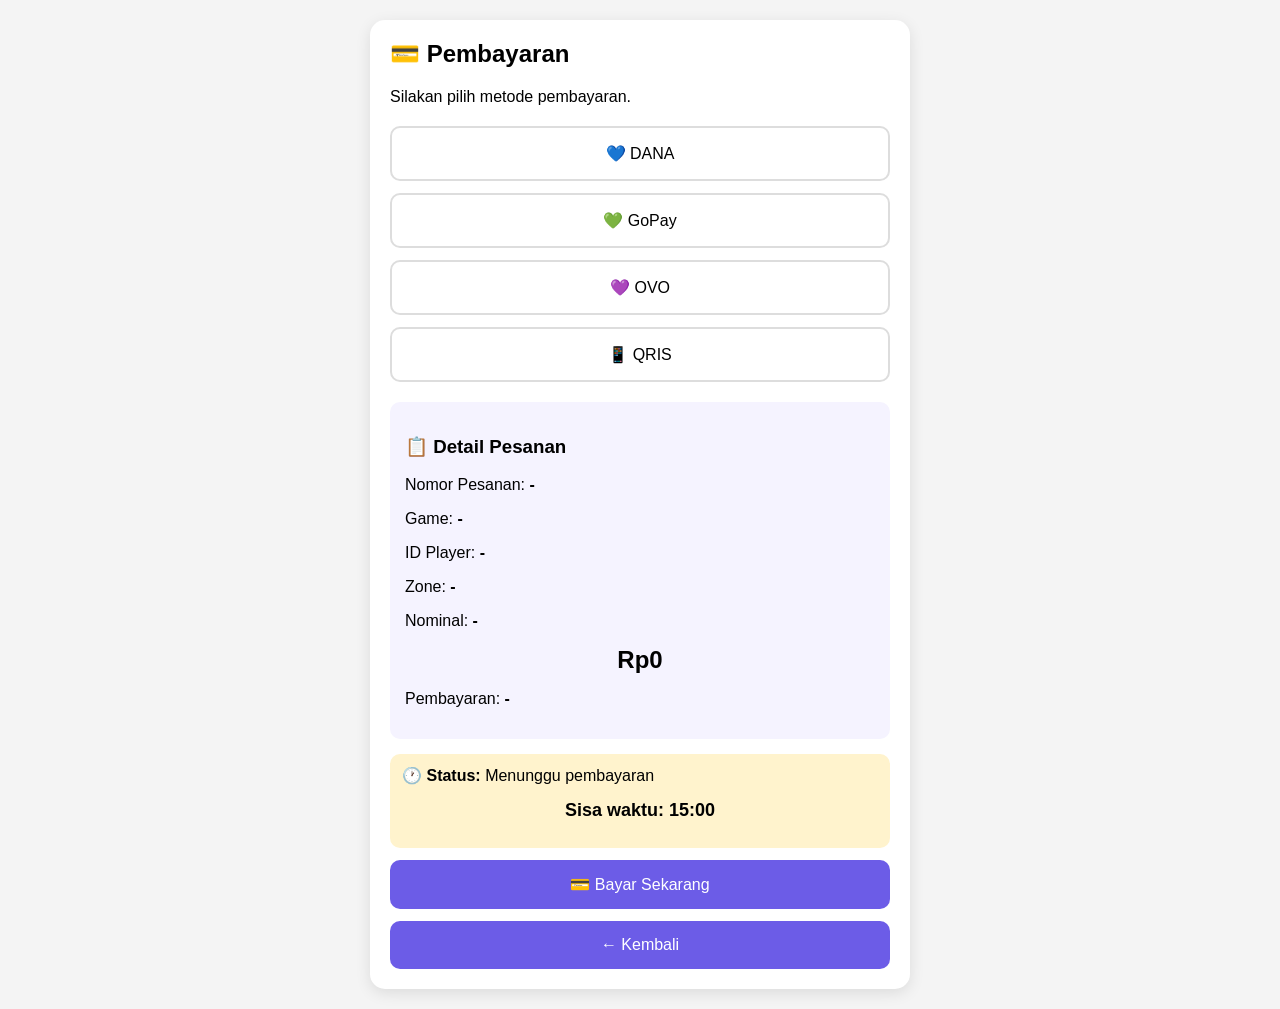
==== payment.html @ 759dffe4 "Update payment.html" ====
<!DOCTYPE html>
<html lang="id">
<head>
  <meta charset="UTF-8">
  <meta name="viewport" content="width=device-width, initial-scale=1.0">
  <title>Pembayaran - TopUpKu</title>

  <style>
    body {
      font-family: Arial, sans-serif;
      background: #f4f4f4;
      margin: 0;
      padding: 20px;
    }

    .card {
      max-width: 500px;
      margin: auto;
      background: white;
      padding: 20px;
      border-radius: 15px;
      box-shadow: 0 4px 15px rgba(0,0,0,0.1);
    }

    h2 {
      margin-top: 0;
    }

    .payment-list {
      display: grid;
      gap: 12px;
      margin: 20px 0;
    }

    .payment-option {
      width: 100%;
      padding: 16px;
      background: white;
      border: 2px solid #ddd;
      border-radius: 10px;
      font-size: 16px;
      cursor: pointer;
    }

    .payment-option.active {
      border-color: #6c5ce7;
      background: #f1efff;
    }

    .btn {
      width: 100%;
      padding: 15px;
      margin-top: 12px;
      border: none;
      border-radius: 10px;
      background: #6c5ce7;
      color: white;
      font-size: 16px;
      cursor: pointer;
    }

    .result {
      margin-top: 15px;
      padding: 15px;
      background: #f5f3ff;
      border-radius: 10px;
    }

    .waiting {
      padding: 12px;
      background: #fff3cd;
      border-radius: 10px;
      margin-top: 15px;
    }

    .success {
      padding: 15px;
      background: #d4edda;
      border-radius: 10px;
      margin-top: 15px;
    }

    .qris-box {
      text-align: center;
      background: white;
      padding: 20px;
      border-radius: 12px;
      margin-top: 15px;
      border: 2px solid #ddd;
    }

    .fake-qr {
      width: 180px;
      height: 180px;
      margin: 15px auto;
      display: grid;
      grid-template-columns: repeat(10, 1fr);
      gap: 2px;
      background: white;
      padding: 8px;
      border: 2px solid #222;
    }

    .fake-qr span {
      background: #222;
    }

    .fake-qr span:nth-child(3n) {
      background: white;
    }

    .timer {
      text-align: center;
      font-size: 18px;
      font-weight: bold;
      margin: 15px 0;
    }

    .price {
      font-size: 24px;
      font-weight: bold;
      text-align: center;
      margin: 15px 0;
    }
  </style>
</head>

<body>

<div class="card">

  <h2>💳 Pembayaran</h2>

  <p>Silakan pilih metode pembayaran.</p>

  <div class="payment-list">

    <button type="button" class="payment-option"
      onclick="choosePayment('DANA', this)">
      💙 DANA
    </button>

    <button type="button" class="payment-option"
      onclick="choosePayment('GoPay', this)">
      💚 GoPay
    </button>

    <button type="button" class="payment-option"
      onclick="choosePayment('OVO', this)">
      💜 OVO
    </button>

    <button type="button" class="payment-option"
      onclick="choosePayment('QRIS', this)">
      📱 QRIS
    </button>

  </div>

  <div id="paymentResult"></div>

  <div id="orderDetail" class="result">

    <h3>📋 Detail Pesanan</h3>

    <p>Nomor Pesanan: <b id="detailOrder">-</b></p>
    <p>Game: <b id="detailGame">-</b></p>
    <p>ID Player: <b id="detailPlayer">-</b></p>
    <p>Zone: <b id="detailZone">-</b></p>
    <p>Nominal: <b id="detailNominal">-</b></p>

    <div class="price" id="detailPrice">
      Rp0
    </div>

    <p>Pembayaran: <b id="detailPayment">-</b></p>

  </div>

  <div id="paymentInstruction"></div>

  <div class="waiting" id="waiting">
  🕐 <b>Status:</b> Menunggu pembayaran
  <div class="timer">
    Sisa waktu: <span id="countdown">15:00</span>
  </div>
  </div>

  <button type="button" class="btn" onclick="demoPayment()">
    💳 Bayar Sekarang
  </button>

  <div id="paymentStatus"></div>

  <button type="button" class="btn" onclick="history.back()">
    ← Kembali
  </button>

</div>


<script>

let selectedMethod = "";


/* Ambil data pesanan */

const data = JSON.parse(localStorage.getItem("orderData"));

if (data) {

  document.getElementById("detailOrder").textContent =
    data.orderNumber;

  document.getElementById("detailGame").textContent =
    data.game;

  document.getElementById("detailPlayer").textContent =
    data.playerId;

  document.getElementById("detailZone").textContent =
    data.zone;

  document.getElementById("detailNominal").textContent =
    data.nominal;

  document.getElementById("detailPrice").textContent =
    "Rp" + data.price.toLocaleString("id-ID");

}


/* Pilih pembayaran */

function choosePayment(method, button) {

  selectedMethod = method;

  document.querySelectorAll(".payment-option").forEach(function(btn) {
    btn.classList.remove("active");
  });

  button.classList.add("active");

  document.getElementById("detailPayment").textContent =
    method;

  document.getElementById("paymentResult").innerHTML =
    "<div class='result'>✅ Metode pembayaran dipilih: <b>" +
    method +
    "</b></div>";


  if (method === "QRIS") {

    document.getElementById("paymentInstruction").innerHTML =

      "<div class='qris-box'>" +

      "<h3>📱 Scan QRIS</h3>" +

      "<p>Gunakan aplikasi pembayaran yang mendukung QRIS.</p>" +

      "<div class='fake-qr'>";

    for (let i = 0; i < 100; i++) {

      document.getElementById("paymentInstruction").innerHTML +=
        "<span></span>";

    }

    document.getElementById("paymentInstruction").innerHTML +=

      "</div>" +

      "<p><b>QRIS DEMO</b></p>" +
      "<p>⚠️ Ini hanya simulasi dan bukan QRIS pembayaran asli.</p>" +

      "</div>";

  } else {

    document.getElementById("paymentInstruction").innerHTML =

      "<div class='result'>" +

      "<h3>💳 Instruksi Pembayaran</h3>" +

      "<p>Metode: <b>" + method + "</b></p>" +

      "<p>Silakan lakukan pembayaran melalui aplikasi " +
      method + ".</p>" +

      "<p>⚠️ Mode demo — belum ada transaksi uang asli.</p>" +

      "</div>";

  }

}


/* Tombol bayar */

function demoPayment() {

  if (selectedMethod === "") {

    document.getElementById("paymentStatus").innerHTML =

      "<div class='result'>⚠️ Pilih metode pembayaran terlebih dahulu.</div>";

    return;

  }


  document.getElementById("waiting").style.display =
    "none";


  document.getElementById("paymentStatus").innerHTML =

    "<div class='success'>" +

    "✅ <b>Pembayaran Berhasil!</b><br><br>" +

    "Pesanan kamu sedang diproses.<br>" +

    "Metode: <b>" + selectedMethod + "</b><br><br>" +

    "🎮 Top up akan diproses dalam mode demo." +

    "</div>";

}
let timeLeft = 15 * 60;

const countdown = setInterval(function() {

  const minutes = Math.floor(timeLeft / 60);
  const seconds = timeLeft % 60;

  document.getElementById("countdown").textContent =
    String(minutes).padStart(2, "0") + ":" +
    String(seconds).padStart(2, "0");

  timeLeft--;

  if (timeLeft < 0) {

    clearInterval(countdown);

    document.getElementById("countdown").textContent =
      "00:00";

    document.getElementById("waiting").innerHTML =
      "❌ <b>Waktu pembayaran telah habis.</b>";

  }

}, 1000);
</script>

</body>
</html>
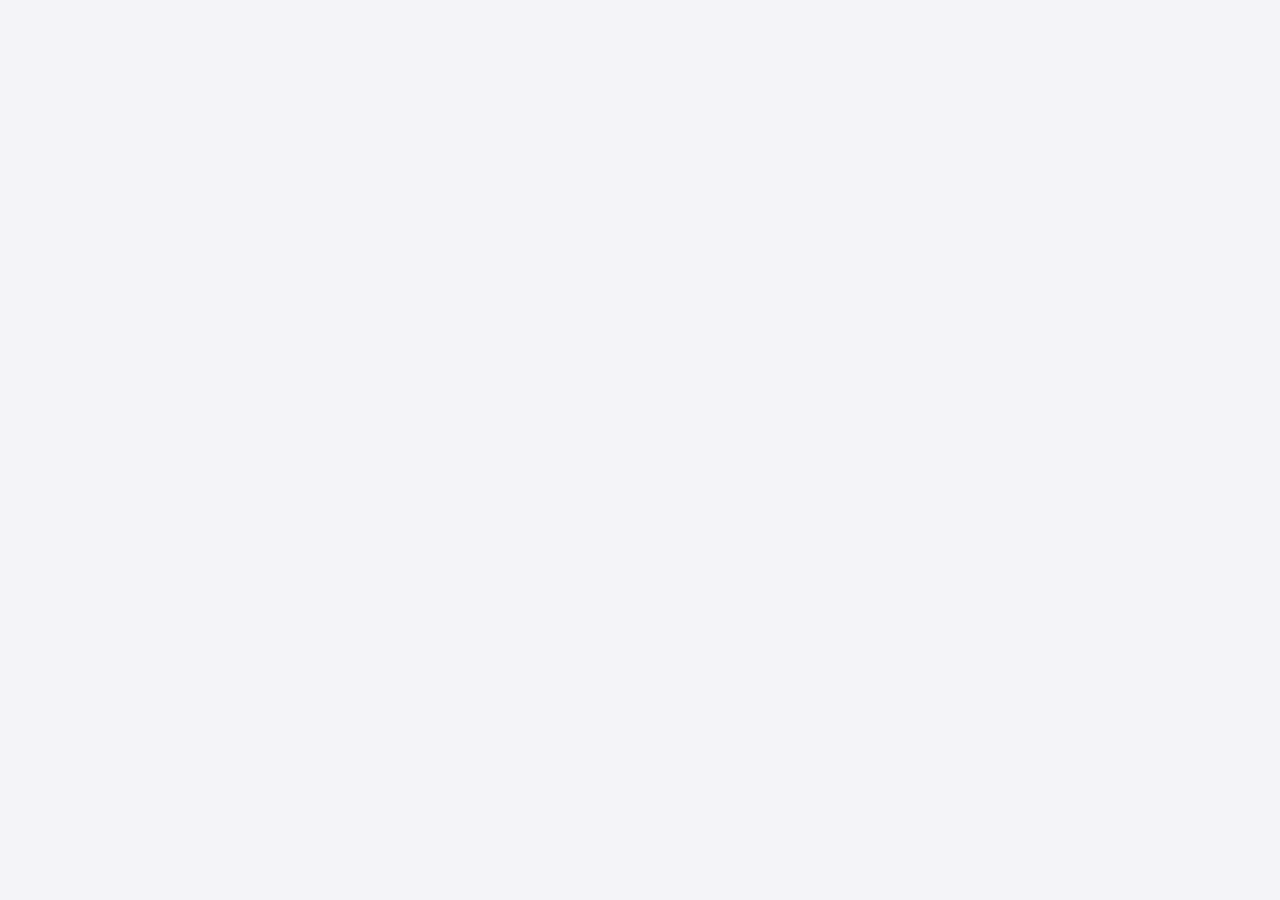
==== commit c17c4f75: "Update payment.html" ====
--- a/payment.html
+++ b/payment.html
@@ -3,33 +3,56 @@
 <head>
   <meta charset="UTF-8">
   <meta name="viewport" content="width=device-width, initial-scale=1.0">
+
   <title>Pembayaran - TopUpKu</title>
 
   <style>
+    * {
+      box-sizing: border-box;
+    }
+
     body {
       font-family: Arial, sans-serif;
-      background: #f4f4f4;
+      background: #f4f4f8;
       margin: 0;
       padding: 20px;
+      color: #222;
     }
 
     .card {
       max-width: 500px;
       margin: auto;
       background: white;
-      padding: 20px;
-      border-radius: 15px;
-      box-shadow: 0 4px 15px rgba(0,0,0,0.1);
+      padding: 22px;
+      border-radius: 18px;
+      box-shadow: 0 5px 20px rgba(0,0,0,0.08);
     }
 
-    h2 {
-      margin-top: 0;
+    .header {
+      text-align: center;
+      margin-bottom: 22px;
+    }
+
+    .header h2 {
+      margin: 0;
+      font-size: 25px;
+    }
+
+    .header p {
+      color: #777;
+      margin-bottom: 0;
+    }
+
+    .section-title {
+      font-size: 17px;
+      font-weight: bold;
+      margin-top: 22px;
     }
 
     .payment-list {
       display: grid;
-      gap: 12px;
-      margin: 20px 0;
+      gap: 10px;
+      margin: 15px 0;
     }
 
     .payment-option {
@@ -37,9 +60,15 @@
       padding: 16px;
       background: white;
       border: 2px solid #ddd;
-      border-radius: 10px;
+      border-radius: 12px;
       font-size: 16px;
       cursor: pointer;
+      text-align: left;
+      transition: 0.2s;
+    }
+
+    .payment-option:hover {
+      border-color: #6c5ce7;
     }
 
     .payment-option.active {
@@ -47,322 +76,48 @@
       background: #f1efff;
     }
 
-    .btn {
-      width: 100%;
-      padding: 15px;
-      margin-top: 12px;
-      border: none;
-      border-radius: 10px;
+    .invoice {
+      margin-top: 20px;
+      border: 1px solid #e5e5e5;
+      border-radius: 15px;
+      overflow: hidden;
+    }
+
+    .invoice-header {
       background: #6c5ce7;
       color: white;
-      font-size: 16px;
-      cursor: pointer;
+      padding: 18px;
     }
 
-    .result {
-      margin-top: 15px;
-      padding: 15px;
-      background: #f5f3ff;
-      border-radius: 10px;
+    .invoice-header h3 {
+      margin: 0 0 5px;
     }
 
-    .waiting {
-      padding: 12px;
-      background: #fff3cd;
-      border-radius: 10px;
-      margin-top: 15px;
+    .invoice-header p {
+      margin: 0;
+      font-size: 14px;
+      opacity: 0.9;
     }
 
-    .success {
-      padding: 15px;
-      background: #d4edda;
-      border-radius: 10px;
-      margin-top: 15px;
+    .invoice-body {
+      padding: 18px;
     }
 
-    .qris-box {
-      text-align: center;
-      background: white;
-      padding: 20px;
-      border-radius: 12px;
-      margin-top: 15px;
-      border: 2px solid #ddd;
+    .row {
+      display: flex;
+      justify-content: space-between;
+      gap: 15px;
+      padding: 9px 0;
+      border-bottom: 1px solid #eee;
     }
 
-    .fake-qr {
-      width: 180px;
-      height: 180px;
-      margin: 15px auto;
-      display: grid;
-      grid-template-columns: repeat(10, 1fr);
-      gap: 2px;
-      background: white;
-      padding: 8px;
-      border: 2px solid #222;
+    .row:last-child {
+      border-bottom: none;
     }
 
-    .fake-qr span {
-      background: #222;
+    .label {
+      color: #777;
     }
 
-    .fake-qr span:nth-child(3n) {
-      background: white;
-    }
-
-    .timer {
-      text-align: center;
-      font-size: 18px;
-      font-weight: bold;
-      margin: 15px 0;
-    }
-
-    .price {
-      font-size: 24px;
-      font-weight: bold;
-      text-align: center;
-      margin: 15px 0;
-    }
-  </style>
-</head>
-
-<body>
-
-<div class="card">
-
-  <h2>💳 Pembayaran</h2>
-
-  <p>Silakan pilih metode pembayaran.</p>
-
-  <div class="payment-list">
-
-    <button type="button" class="payment-option"
-      onclick="choosePayment('DANA', this)">
-      💙 DANA
-    </button>
-
-    <button type="button" class="payment-option"
-      onclick="choosePayment('GoPay', this)">
-      💚 GoPay
-    </button>
-
-    <button type="button" class="payment-option"
-      onclick="choosePayment('OVO', this)">
-      💜 OVO
-    </button>
-
-    <button type="button" class="payment-option"
-      onclick="choosePayment('QRIS', this)">
-      📱 QRIS
-    </button>
-
-  </div>
-
-  <div id="paymentResult"></div>
-
-  <div id="orderDetail" class="result">
-
-    <h3>📋 Detail Pesanan</h3>
-
-    <p>Nomor Pesanan: <b id="detailOrder">-</b></p>
-    <p>Game: <b id="detailGame">-</b></p>
-    <p>ID Player: <b id="detailPlayer">-</b></p>
-    <p>Zone: <b id="detailZone">-</b></p>
-    <p>Nominal: <b id="detailNominal">-</b></p>
-
-    <div class="price" id="detailPrice">
-      Rp0
-    </div>
-
-    <p>Pembayaran: <b id="detailPayment">-</b></p>
-
-  </div>
-
-  <div id="paymentInstruction"></div>
-
-  <div class="waiting" id="waiting">
-  🕐 <b>Status:</b> Menunggu pembayaran
-  <div class="timer">
-    Sisa waktu: <span id="countdown">15:00</span>
-  </div>
-  </div>
-
-  <button type="button" class="btn" onclick="demoPayment()">
-    💳 Bayar Sekarang
-  </button>
-
-  <div id="paymentStatus"></div>
-
-  <button type="button" class="btn" onclick="history.back()">
-    ← Kembali
-  </button>
-
-</div>
-
-
-<script>
-
-let selectedMethod = "";
-
-
-/* Ambil data pesanan */
-
-const data = JSON.parse(localStorage.getItem("orderData"));
-
-if (data) {
-
-  document.getElementById("detailOrder").textContent =
-    data.orderNumber;
-
-  document.getElementById("detailGame").textContent =
-    data.game;
-
-  document.getElementById("detailPlayer").textContent =
-    data.playerId;
-
-  document.getElementById("detailZone").textContent =
-    data.zone;
-
-  document.getElementById("detailNominal").textContent =
-    data.nominal;
-
-  document.getElementById("detailPrice").textContent =
-    "Rp" + data.price.toLocaleString("id-ID");
-
-}
-
-
-/* Pilih pembayaran */
-
-function choosePayment(method, button) {
-
-  selectedMethod = method;
-
-  document.querySelectorAll(".payment-option").forEach(function(btn) {
-    btn.classList.remove("active");
-  });
-
-  button.classList.add("active");
-
-  document.getElementById("detailPayment").textContent =
-    method;
-
-  document.getElementById("paymentResult").innerHTML =
-    "<div class='result'>✅ Metode pembayaran dipilih: <b>" +
-    method +
-    "</b></div>";
-
-
-  if (method === "QRIS") {
-
-    document.getElementById("paymentInstruction").innerHTML =
-
-      "<div class='qris-box'>" +
-
-      "<h3>📱 Scan QRIS</h3>" +
-
-      "<p>Gunakan aplikasi pembayaran yang mendukung QRIS.</p>" +
-
-      "<div class='fake-qr'>";
-
-    for (let i = 0; i < 100; i++) {
-
-      document.getElementById("paymentInstruction").innerHTML +=
-        "<span></span>";
-
-    }
-
-    document.getElementById("paymentInstruction").innerHTML +=
-
-      "</div>" +
-
-      "<p><b>QRIS DEMO</b></p>" +
-      "<p>⚠️ Ini hanya simulasi dan bukan QRIS pembayaran asli.</p>" +
-
-      "</div>";
-
-  } else {
-
-    document.getElementById("paymentInstruction").innerHTML =
-
-      "<div class='result'>" +
-
-      "<h3>💳 Instruksi Pembayaran</h3>" +
-
-      "<p>Metode: <b>" + method + "</b></p>" +
-
-      "<p>Silakan lakukan pembayaran melalui aplikasi " +
-      method + ".</p>" +
-
-      "<p>⚠️ Mode demo — belum ada transaksi uang asli.</p>" +
-
-      "</div>";
-
-  }
-
-}
-
-
-/* Tombol bayar */
-
-function demoPayment() {
-
-  if (selectedMethod === "") {
-
-    document.getElementById("paymentStatus").innerHTML =
-
-      "<div class='result'>⚠️ Pilih metode pembayaran terlebih dahulu.</div>";
-
-    return;
-
-  }
-
-
-  document.getElementById("waiting").style.display =
-    "none";
-
-
-  document.getElementById("paymentStatus").innerHTML =
-
-    "<div class='success'>" +
-
-    "✅ <b>Pembayaran Berhasil!</b><br><br>" +
-
-    "Pesanan kamu sedang diproses.<br>" +
-
-    "Metode: <b>" + selectedMethod + "</b><br><br>" +
-
-    "🎮 Top up akan diproses dalam mode demo." +
-
-    "</div>";
-
-}
-let timeLeft = 15 * 60;
-
-const countdown = setInterval(function() {
-
-  const minutes = Math.floor(timeLeft / 60);
-  const seconds = timeLeft % 60;
-
-  document.getElementById("countdown").textContent =
-    String(minutes).padStart(2, "0") + ":" +
-    String(seconds).padStart(2, "0");
-
-  timeLeft--;
-
-  if (timeLeft < 0) {
-
-    clearInterval(countdown);
-
-    document.getElementById("countdown").textContent =
-      "00:00";
-
-    document.getElementById("waiting").innerHTML =
-      "❌ <b>Waktu pembayaran telah habis.</b>";
-
-  }
-
-}, 1000);
-</script>
-
-</body>
-</html>
+    .value {
+      font-weight: bold
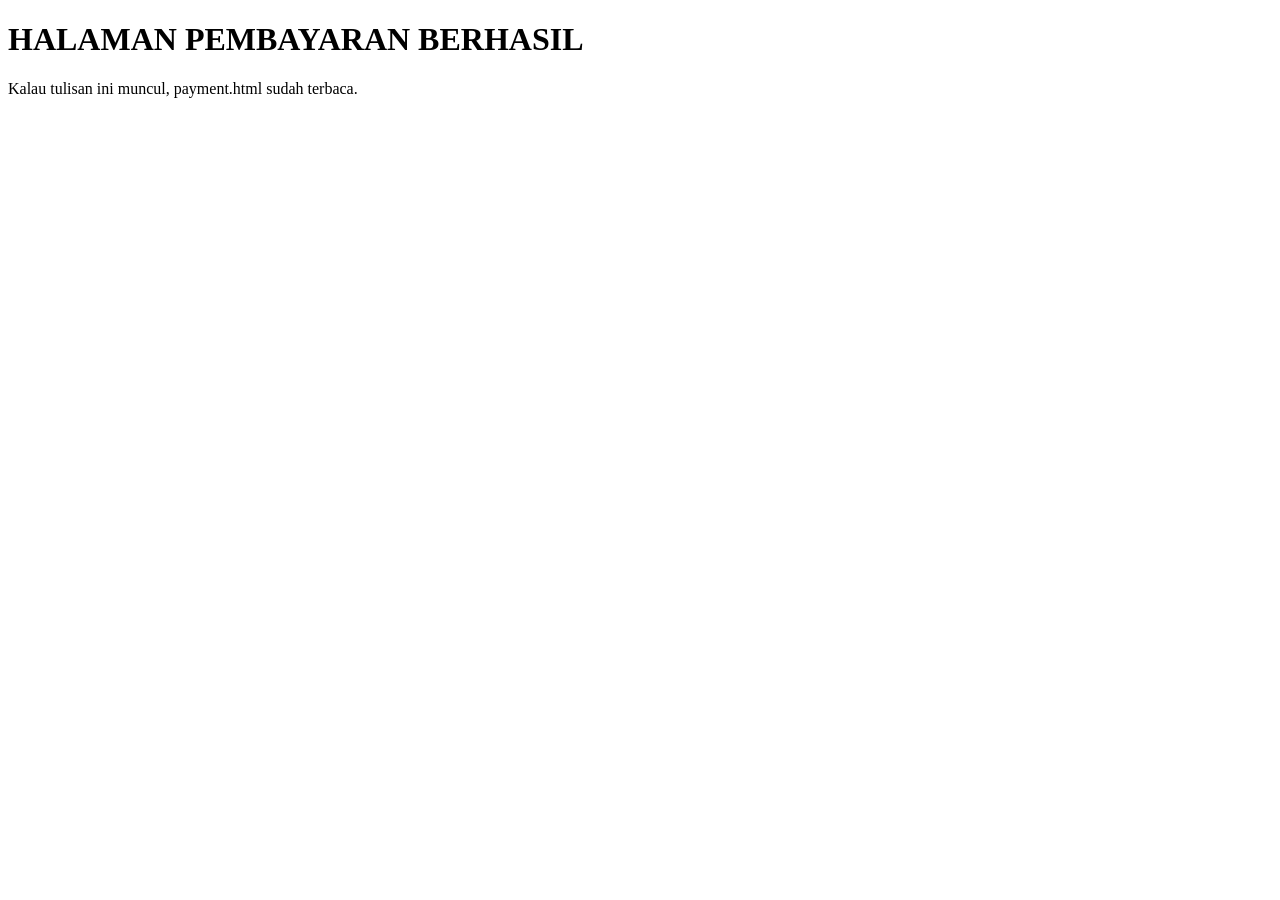
==== commit 86e52064: "Update payment.html" ====
--- a/payment.html
+++ b/payment.html
@@ -1,123 +1,14 @@
 <!DOCTYPE html>
-<html lang="id">
+<html>
 <head>
   <meta charset="UTF-8">
-  <meta name="viewport" content="width=device-width, initial-scale=1.0">
+  <title>Test Payment</title>
+</head>
+<body>
 
-  <title>Pembayaran - TopUpKu</title>
+<h1>HALAMAN PEMBAYARAN BERHASIL</h1>
 
-  <style>
-    * {
-      box-sizing: border-box;
-    }
+<p>Kalau tulisan ini muncul, payment.html sudah terbaca.</p>
 
-    body {
-      font-family: Arial, sans-serif;
-      background: #f4f4f8;
-      margin: 0;
-      padding: 20px;
-      color: #222;
-    }
-
-    .card {
-      max-width: 500px;
-      margin: auto;
-      background: white;
-      padding: 22px;
-      border-radius: 18px;
-      box-shadow: 0 5px 20px rgba(0,0,0,0.08);
-    }
-
-    .header {
-      text-align: center;
-      margin-bottom: 22px;
-    }
-
-    .header h2 {
-      margin: 0;
-      font-size: 25px;
-    }
-
-    .header p {
-      color: #777;
-      margin-bottom: 0;
-    }
-
-    .section-title {
-      font-size: 17px;
-      font-weight: bold;
-      margin-top: 22px;
-    }
-
-    .payment-list {
-      display: grid;
-      gap: 10px;
-      margin: 15px 0;
-    }
-
-    .payment-option {
-      width: 100%;
-      padding: 16px;
-      background: white;
-      border: 2px solid #ddd;
-      border-radius: 12px;
-      font-size: 16px;
-      cursor: pointer;
-      text-align: left;
-      transition: 0.2s;
-    }
-
-    .payment-option:hover {
-      border-color: #6c5ce7;
-    }
-
-    .payment-option.active {
-      border-color: #6c5ce7;
-      background: #f1efff;
-    }
-
-    .invoice {
-      margin-top: 20px;
-      border: 1px solid #e5e5e5;
-      border-radius: 15px;
-      overflow: hidden;
-    }
-
-    .invoice-header {
-      background: #6c5ce7;
-      color: white;
-      padding: 18px;
-    }
-
-    .invoice-header h3 {
-      margin: 0 0 5px;
-    }
-
-    .invoice-header p {
-      margin: 0;
-      font-size: 14px;
-      opacity: 0.9;
-    }
-
-    .invoice-body {
-      padding: 18px;
-    }
-
-    .row {
-      display: flex;
-      justify-content: space-between;
-      gap: 15px;
-      padding: 9px 0;
-      border-bottom: 1px solid #eee;
-    }
-
-    .row:last-child {
-      border-bottom: none;
-    }
-
-    .label {
-      color: #777;
-    }
-
-    .value {
-      font-weight: bold
+</body>
+</html>
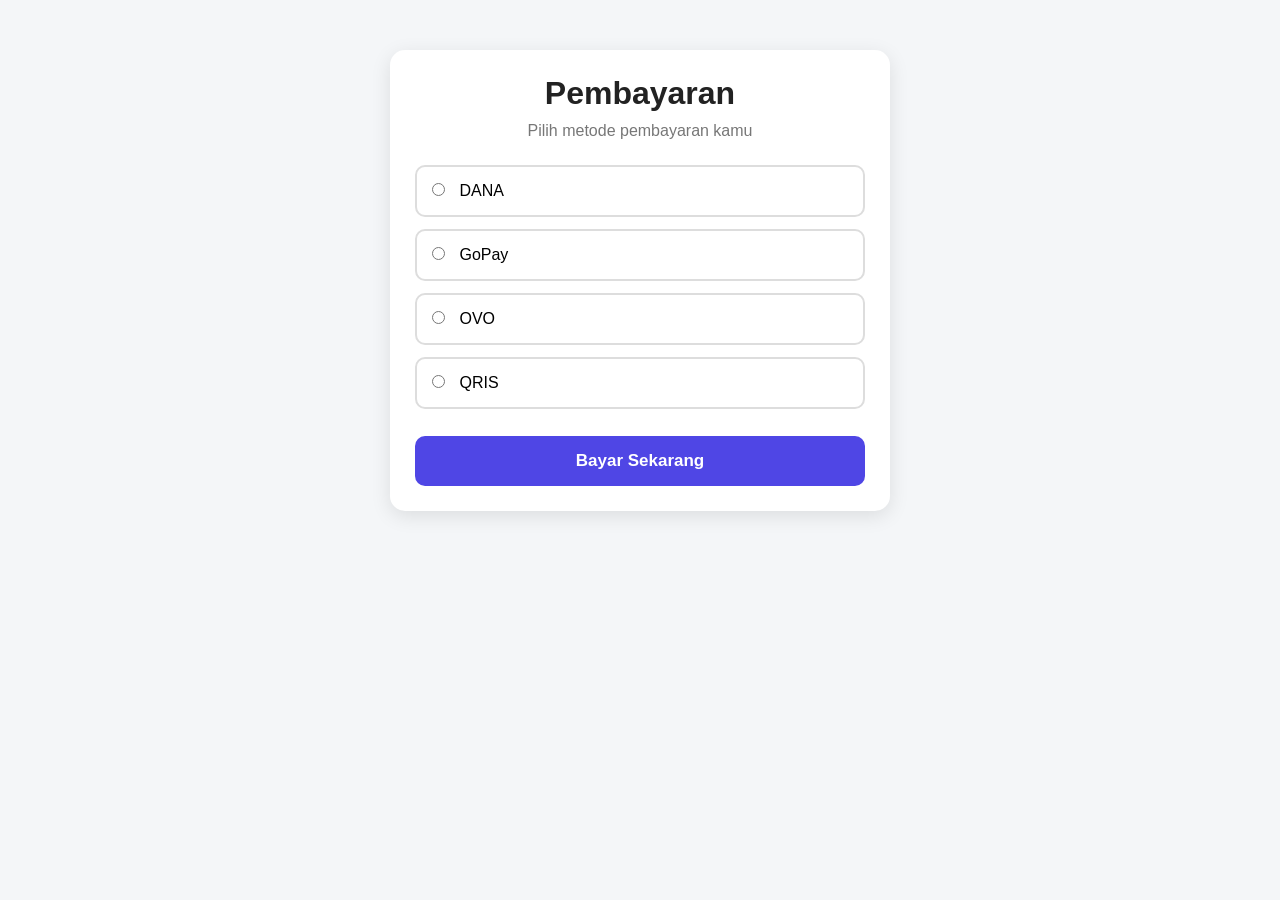
==== commit 15c26586: "Update payment.html" ====
--- a/payment.html
+++ b/payment.html
@@ -1,14 +1,158 @@
 <!DOCTYPE html>
-<html>
+<html lang="id">
 <head>
   <meta charset="UTF-8">
-  <title>Test Payment</title>
+  <meta name="viewport" content="width=device-width, initial-scale=1.0">
+
+  <title>Pembayaran - TopUpKu</title>
+
+  <style>
+    * {
+      box-sizing: border-box;
+      margin: 0;
+      padding: 0;
+      font-family: Arial, sans-serif;
+    }
+
+    body {
+      background: #f4f6f8;
+      padding: 20px;
+    }
+
+    .container {
+      max-width: 500px;
+      margin: 30px auto;
+      background: white;
+      padding: 25px;
+      border-radius: 15px;
+      box-shadow: 0 5px 20px rgba(0,0,0,0.1);
+    }
+
+    h1 {
+      text-align: center;
+      margin-bottom: 10px;
+      color: #222;
+    }
+
+    .subtitle {
+      text-align: center;
+      color: #777;
+      margin-bottom: 25px;
+    }
+
+    .payment-option {
+      border: 2px solid #ddd;
+      padding: 15px;
+      margin-bottom: 12px;
+      border-radius: 10px;
+      cursor: pointer;
+      transition: 0.2s;
+    }
+
+    .payment-option:hover {
+      border-color: #4f46e5;
+    }
+
+    .payment-option.selected {
+      border-color: #4f46e5;
+      background: #f0f0ff;
+    }
+
+    .payment-option input {
+      margin-right: 10px;
+    }
+
+    .pay-button {
+      width: 100%;
+      padding: 15px;
+      border: none;
+      border-radius: 10px;
+      background: #4f46e5;
+      color: white;
+      font-size: 17px;
+      font-weight: bold;
+      cursor: pointer;
+      margin-top: 15px;
+    }
+
+    .pay-button:hover {
+      background: #3730a3;
+    }
+
+    #success {
+      display: none;
+      text-align: center;
+      margin-top: 20px;
+      padding: 20px;
+      border-radius: 10px;
+      background: #dcfce7;
+      color: #166534;
+      font-weight: bold;
+    }
+  </style>
 </head>
+
 <body>
 
-<h1>HALAMAN PEMBAYARAN BERHASIL</h1>
+  <div class="container">
 
-<p>Kalau tulisan ini muncul, payment.html sudah terbaca.</p>
+    <h1>Pembayaran</h1>
+    <p class="subtitle">Pilih metode pembayaran kamu</p>
+
+    <div class="payment-option" onclick="selectPayment(this)">
+      <input type="radio" name="payment" value="DANA">
+      DANA
+    </div>
+
+    <div class="payment-option" onclick="selectPayment(this)">
+      <input type="radio" name="payment" value="GoPay">
+      GoPay
+    </div>
+
+    <div class="payment-option" onclick="selectPayment(this)">
+      <input type="radio" name="payment" value="OVO">
+      OVO
+    </div>
+
+    <div class="payment-option" onclick="selectPayment(this)">
+      <input type="radio" name="payment" value="QRIS">
+      QRIS
+    </div>
+
+    <button class="pay-button" onclick="bayarSekarang()">
+      Bayar Sekarang
+    </button>
+
+    <div id="success">
+      ✅ Pembayaran Berhasil!<br><br>
+      Pesanan kamu sudah dibuat.
+    </div>
+
+  </div>
+
+  <script>
+    function selectPayment(element) {
+      document.querySelectorAll(".payment-option").forEach(function(option) {
+        option.classList.remove("selected");
+      });
+
+      element.classList.add("selected");
+      element.querySelector("input").checked = true;
+    }
+
+    function bayarSekarang() {
+      const payment = document.querySelector(
+        'input[name="payment"]:checked'
+      );
+
+      if (!payment) {
+        alert("Silakan pilih metode pembayaran terlebih dahulu!");
+        return;
+      }
+
+      document.getElementById("success").style.display = "block";
+    }
+  </script>
 
 </body>
-</html>
+        </html>
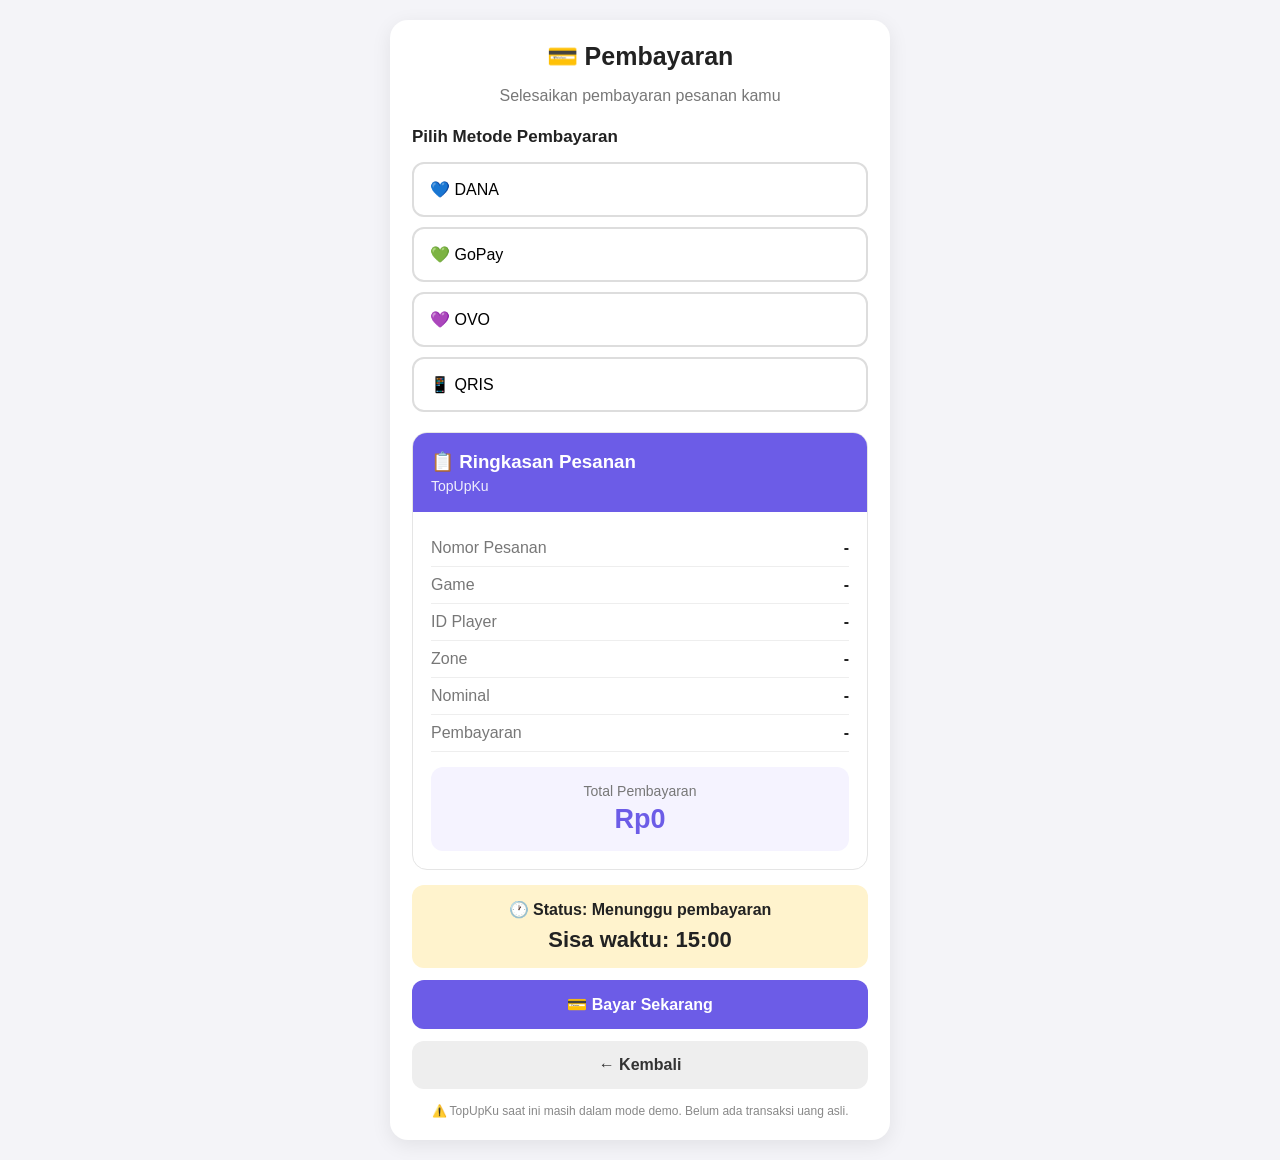
==== commit c27a39be: "Update payment.html" ====
--- a/payment.html
+++ b/payment.html
@@ -9,150 +9,603 @@
   <style>
     * {
       box-sizing: border-box;
+    }
+
+    body {
+      font-family: Arial, sans-serif;
+      background: #f4f4f8;
       margin: 0;
-      padding: 0;
-      font-family: Arial, sans-serif;
-    }
-
-    body {
-      background: #f4f6f8;
       padding: 20px;
-    }
-
-    .container {
+      color: #222;
+    }
+
+    .card {
       max-width: 500px;
-      margin: 30px auto;
+      margin: auto;
       background: white;
-      padding: 25px;
+      padding: 22px;
+      border-radius: 18px;
+      box-shadow: 0 5px 20px rgba(0,0,0,0.08);
+    }
+
+    .header {
+      text-align: center;
+      margin-bottom: 22px;
+    }
+
+    .header h2 {
+      margin: 0;
+      font-size: 25px;
+    }
+
+    .header p {
+      color: #777;
+      margin-bottom: 0;
+    }
+
+    .section-title {
+      font-size: 17px;
+      font-weight: bold;
+      margin-top: 22px;
+    }
+
+    .payment-list {
+      display: grid;
+      gap: 10px;
+      margin: 15px 0;
+    }
+
+    .payment-option {
+      width: 100%;
+      padding: 16px;
+      background: white;
+      border: 2px solid #ddd;
+      border-radius: 12px;
+      font-size: 16px;
+      cursor: pointer;
+      text-align: left;
+      transition: 0.2s;
+    }
+
+    .payment-option:hover {
+      border-color: #6c5ce7;
+    }
+
+    .payment-option.active {
+      border-color: #6c5ce7;
+      background: #f1efff;
+    }
+
+    .invoice {
+      margin-top: 20px;
+      border: 1px solid #e5e5e5;
       border-radius: 15px;
-      box-shadow: 0 5px 20px rgba(0,0,0,0.1);
-    }
-
-    h1 {
+      overflow: hidden;
+    }
+
+    .invoice-header {
+      background: #6c5ce7;
+      color: white;
+      padding: 18px;
+    }
+
+    .invoice-header h3 {
+      margin: 0 0 5px;
+    }
+
+    .invoice-header p {
+      margin: 0;
+      font-size: 14px;
+      opacity: 0.9;
+    }
+
+    .invoice-body {
+      padding: 18px;
+    }
+
+    .row {
+      display: flex;
+      justify-content: space-between;
+      gap: 15px;
+      padding: 9px 0;
+      border-bottom: 1px solid #eee;
+    }
+
+    .row:last-child {
+      border-bottom: none;
+    }
+
+    .label {
+      color: #777;
+    }
+
+    .value {
+      font-weight: bold;
+      text-align: right;
+    }
+
+    .price-box {
+      margin-top: 15px;
+      padding: 16px;
+      background: #f5f3ff;
+      border-radius: 12px;
       text-align: center;
-      margin-bottom: 10px;
-      color: #222;
-    }
-
-    .subtitle {
+    }
+
+    .price-label {
+      color: #777;
+      font-size: 14px;
+    }
+
+    .price {
+      font-size: 27px;
+      font-weight: bold;
+      color: #6c5ce7;
+      margin-top: 5px;
+    }
+
+    .result {
+      margin-top: 15px;
+      padding: 15px;
+      background: #f5f3ff;
+      border-radius: 12px;
+    }
+
+    .waiting {
+      padding: 15px;
+      background: #fff3cd;
+      border-radius: 12px;
+      margin-top: 15px;
       text-align: center;
-      color: #777;
-      margin-bottom: 25px;
-    }
-
-    .payment-option {
+    }
+
+    .timer {
+      font-size: 22px;
+      font-weight: bold;
+      margin-top: 8px;
+    }
+
+    .success {
+      padding: 17px;
+      background: #d4edda;
+      border-radius: 12px;
+      margin-top: 15px;
+      text-align: center;
+    }
+
+    .qris-box {
+      text-align: center;
+      background: white;
+      padding: 20px;
+      border-radius: 14px;
+      margin-top: 15px;
       border: 2px solid #ddd;
-      padding: 15px;
-      margin-bottom: 12px;
-      border-radius: 10px;
-      cursor: pointer;
-      transition: 0.2s;
-    }
-
-    .payment-option:hover {
-      border-color: #4f46e5;
-    }
-
-    .payment-option.selected {
-      border-color: #4f46e5;
-      background: #f0f0ff;
-    }
-
-    .payment-option input {
-      margin-right: 10px;
-    }
-
-    .pay-button {
+    }
+
+    .fake-qr {
+      width: 180px;
+      height: 180px;
+      margin: 15px auto;
+      display: grid;
+      grid-template-columns: repeat(10, 1fr);
+      gap: 2px;
+      background: white;
+      padding: 8px;
+      border: 2px solid #222;
+    }
+
+    .fake-qr span {
+      background: #222;
+    }
+
+    .fake-qr span:nth-child(3n) {
+      background: white;
+    }
+
+    .btn {
       width: 100%;
       padding: 15px;
+      margin-top: 12px;
       border: none;
-      border-radius: 10px;
-      background: #4f46e5;
+      border-radius: 12px;
+      background: #6c5ce7;
       color: white;
-      font-size: 17px;
+      font-size: 16px;
       font-weight: bold;
       cursor: pointer;
+    }
+
+    .btn:hover {
+      opacity: 0.9;
+    }
+
+    .btn-back {
+      background: #eee;
+      color: #333;
+    }
+
+    .demo-note {
       margin-top: 15px;
-    }
-
-    .pay-button:hover {
-      background: #3730a3;
-    }
-
-    #success {
-      display: none;
+      font-size: 12px;
+      color: #888;
       text-align: center;
-      margin-top: 20px;
-      padding: 20px;
-      border-radius: 10px;
-      background: #dcfce7;
-      color: #166534;
-      font-weight: bold;
     }
   </style>
 </head>
 
 <body>
 
-  <div class="container">
-
-    <h1>Pembayaran</h1>
-    <p class="subtitle">Pilih metode pembayaran kamu</p>
-
-    <div class="payment-option" onclick="selectPayment(this)">
-      <input type="radio" name="payment" value="DANA">
-      DANA
+<div class="card">
+
+  <div class="header">
+    <h2>💳 Pembayaran</h2>
+    <p>Selesaikan pembayaran pesanan kamu</p>
+  </div>
+
+
+  <div class="section-title">
+    Pilih Metode Pembayaran
+  </div>
+
+  <div class="payment-list">
+
+    <button type="button"
+      class="payment-option"
+      onclick="choosePayment('DANA', this)">
+      💙 DANA
+    </button>
+
+    <button type="button"
+      class="payment-option"
+      onclick="choosePayment('GoPay', this)">
+      💚 GoPay
+    </button>
+
+    <button type="button"
+      class="payment-option"
+      onclick="choosePayment('OVO', this)">
+      💜 OVO
+    </button>
+
+    <button type="button"
+      class="payment-option"
+      onclick="choosePayment('QRIS', this)">
+      📱 QRIS
+    </button>
+
+  </div>
+
+
+  <div id="paymentResult"></div>
+
+
+  <!-- INVOICE -->
+
+  <div class="invoice">
+
+    <div class="invoice-header">
+      <h3>📋 Ringkasan Pesanan</h3>
+      <p>TopUpKu</p>
     </div>
 
-    <div class="payment-option" onclick="selectPayment(this)">
-      <input type="radio" name="payment" value="GoPay">
-      GoPay
+    <div class="invoice-body">
+
+      <div class="row">
+        <span class="label">Nomor Pesanan</span>
+        <span class="value" id="detailOrder">-</span>
+      </div>
+
+      <div class="row">
+        <span class="label">Game</span>
+        <span class="value" id="detailGame">-</span>
+      </div>
+
+      <div class="row">
+        <span class="label">ID Player</span>
+        <span class="value" id="detailPlayer">-</span>
+      </div>
+
+      <div class="row">
+        <span class="label">Zone</span>
+        <span class="value" id="detailZone">-</span>
+      </div>
+
+      <div class="row">
+        <span class="label">Nominal</span>
+        <span class="value" id="detailNominal">-</span>
+      </div>
+
+      <div class="row">
+        <span class="label">Pembayaran</span>
+        <span class="value" id="detailPayment">-</span>
+      </div>
+
+      <div class="price-box">
+
+        <div class="price-label">
+          Total Pembayaran
+        </div>
+
+        <div class="price" id="detailPrice">
+          Rp0
+        </div>
+
+      </div>
+
     </div>
 
-    <div class="payment-option" onclick="selectPayment(this)">
-      <input type="radio" name="payment" value="OVO">
-      OVO
+  </div>
+
+
+  <div id="paymentInstruction"></div>
+
+
+  <!-- STATUS -->
+
+  <div class="waiting" id="waiting">
+
+    🕐 <b>Status: Menunggu pembayaran</b>
+
+    <div class="timer">
+      Sisa waktu:
+      <span id="countdown">15:00</span>
     </div>
 
-    <div class="payment-option" onclick="selectPayment(this)">
-      <input type="radio" name="payment" value="QRIS">
-      QRIS
-    </div>
-
-    <button class="pay-button" onclick="bayarSekarang()">
-      Bayar Sekarang
-    </button>
-
-    <div id="success">
-      ✅ Pembayaran Berhasil!<br><br>
-      Pesanan kamu sudah dibuat.
-    </div>
-
   </div>
 
-  <script>
-    function selectPayment(element) {
-      document.querySelectorAll(".payment-option").forEach(function(option) {
-        option.classList.remove("selected");
-      });
-
-      element.classList.add("selected");
-      element.querySelector("input").checked = true;
-    }
-
-    function bayarSekarang() {
-      const payment = document.querySelector(
-        'input[name="payment"]:checked'
-      );
-
-      if (!payment) {
-        alert("Silakan pilih metode pembayaran terlebih dahulu!");
-        return;
-      }
-
-      document.getElementById("success").style.display = "block";
-    }
-  </script>
+
+  <button type="button"
+    class="btn"
+    onclick="demoPayment()">
+
+    💳 Bayar Sekarang
+
+  </button>
+
+
+  <div id="paymentStatus"></div>
+
+
+  <button type="button"
+    class="btn btn-back"
+    onclick="history.back()">
+
+    ← Kembali
+
+  </button>
+
+
+  <div class="demo-note">
+    ⚠️ TopUpKu saat ini masih dalam mode demo.
+    Belum ada transaksi uang asli.
+  </div>
+
+</div>
+
+
+<script>
+
+let selectedMethod = "";
+
+
+/* =========================
+   DATA PESANAN
+========================= */
+
+const data = JSON.parse(
+  localStorage.getItem("orderData")
+);
+
+if (data) {
+
+  document.getElementById("detailOrder").textContent =
+    data.orderNumber;
+
+  document.getElementById("detailGame").textContent =
+    data.game;
+
+  document.getElementById("detailPlayer").textContent =
+    data.playerId;
+
+  document.getElementById("detailZone").textContent =
+    data.zone;
+
+  document.getElementById("detailNominal").textContent =
+    data.nominal;
+
+  document.getElementById("detailPrice").textContent =
+    "Rp" + data.price.toLocaleString("id-ID");
+
+}
+
+
+/* =========================
+   PILIH PEMBAYARAN
+========================= */
+
+function choosePayment(method, button) {
+
+  selectedMethod = method;
+
+  document.querySelectorAll(".payment-option")
+    .forEach(function(btn) {
+
+      btn.classList.remove("active");
+
+    });
+
+  button.classList.add("active");
+
+
+  document.getElementById("detailPayment")
+    .textContent = method;
+
+
+  document.getElementById("paymentResult")
+    .innerHTML =
+
+    "<div class='result'>" +
+    "✅ Metode pembayaran dipilih: " +
+    "<b>" + method + "</b>" +
+    "</div>";
+
+
+  if (method === "QRIS") {
+
+    document.getElementById("paymentInstruction")
+      .innerHTML =
+
+      "<div class='qris-box'>" +
+
+      "<h3>📱 Scan QRIS</h3>" +
+
+      "<p>Gunakan aplikasi pembayaran yang mendukung QRIS.</p>" +
+
+      "<div class='fake-qr'>";
+
+    for (let i = 0; i < 100; i++) {
+
+      document.getElementById(
+        "paymentInstruction"
+      ).innerHTML += "<span></span>";
+
+    }
+
+    document.getElementById(
+      "paymentInstruction"
+    ).innerHTML +=
+
+      "</div>" +
+
+      "<p><b>QRIS DEMO</b></p>" +
+
+      "<p>⚠️ Ini hanya simulasi dan bukan QRIS asli.</p>" +
+
+      "</div>";
+
+  }
+
+  else {
+
+    document.getElementById(
+      "paymentInstruction"
+    ).innerHTML =
+
+      "<div class='result'>" +
+
+      "<h3>💳 Instruksi Pembayaran</h3>" +
+
+      "<p>Metode: <b>" +
+      method +
+      "</b></p>" +
+
+      "<p>Silakan lakukan pembayaran melalui aplikasi " +
+      method +
+      ".</p>" +
+
+      "<p>⚠️ Mode demo — belum ada transaksi uang asli.</p>" +
+
+      "</div>";
+
+  }
+
+}
+
+
+/* =========================
+   BAYAR DEMO
+========================= */
+
+function demoPayment() {
+
+  if (selectedMethod === "") {
+
+    document.getElementById(
+      "paymentStatus"
+    ).innerHTML =
+
+      "<div class='result'>" +
+      "⚠️ Pilih metode pembayaran terlebih dahulu." +
+      "</div>";
+
+    return;
+
+  }
+
+
+  document.getElementById(
+    "waiting"
+  ).style.display = "none";
+
+
+  document.getElementById(
+    "paymentStatus"
+  ).innerHTML =
+
+    "<div class='success'>" +
+
+    "✅ <b>Pembayaran Berhasil!</b><br><br>" +
+
+    "Pesanan kamu sedang diproses.<br>" +
+
+    "Metode: <b>" +
+    selectedMethod +
+    "</b><br><br>" +
+
+    "🎮 Top up akan diproses dalam mode demo." +
+
+    "</div>";
+
+}
+
+
+/* =========================
+   COUNTDOWN 15 MENIT
+========================= */
+
+let timeLeft = 15 * 60;
+
+const countdown = setInterval(function() {
+
+  const minutes =
+    Math.floor(timeLeft / 60);
+
+  const seconds =
+    timeLeft % 60;
+
+
+  document.getElementById(
+    "countdown"
+  ).textContent =
+
+    String(minutes).padStart(2, "0") +
+    ":" +
+    String(seconds).padStart(2, "0");
+
+
+  timeLeft--;
+
+
+  if (timeLeft < 0) {
+
+    clearInterval(countdown);
+
+    document.getElementById(
+      "countdown"
+    ).textContent = "00:00";
+
+
+    document.getElementById(
+      "waiting"
+    ).innerHTML =
+
+      "❌ <b>Waktu pembayaran telah habis.</b>";
+
+  }
+
+}, 1000);
+
+</script>
 
 </body>
-        </html>
+          </html>
